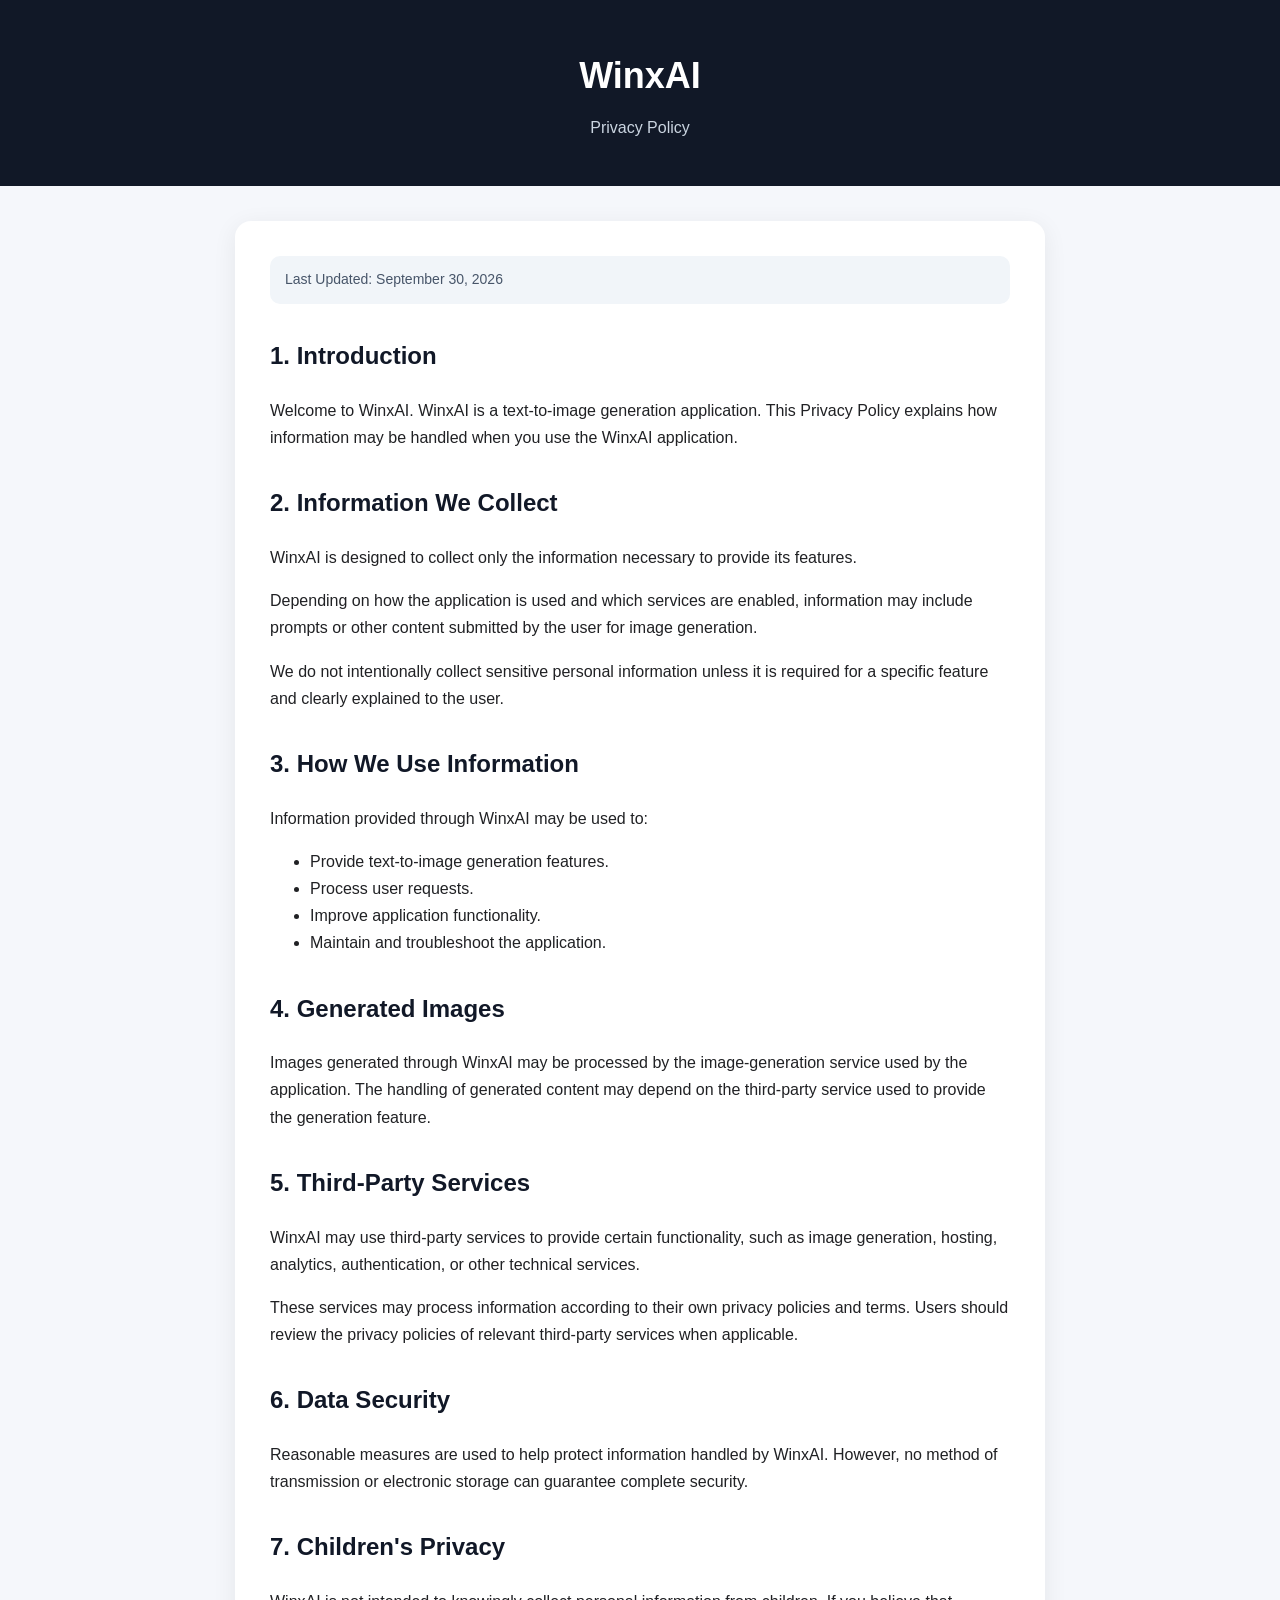
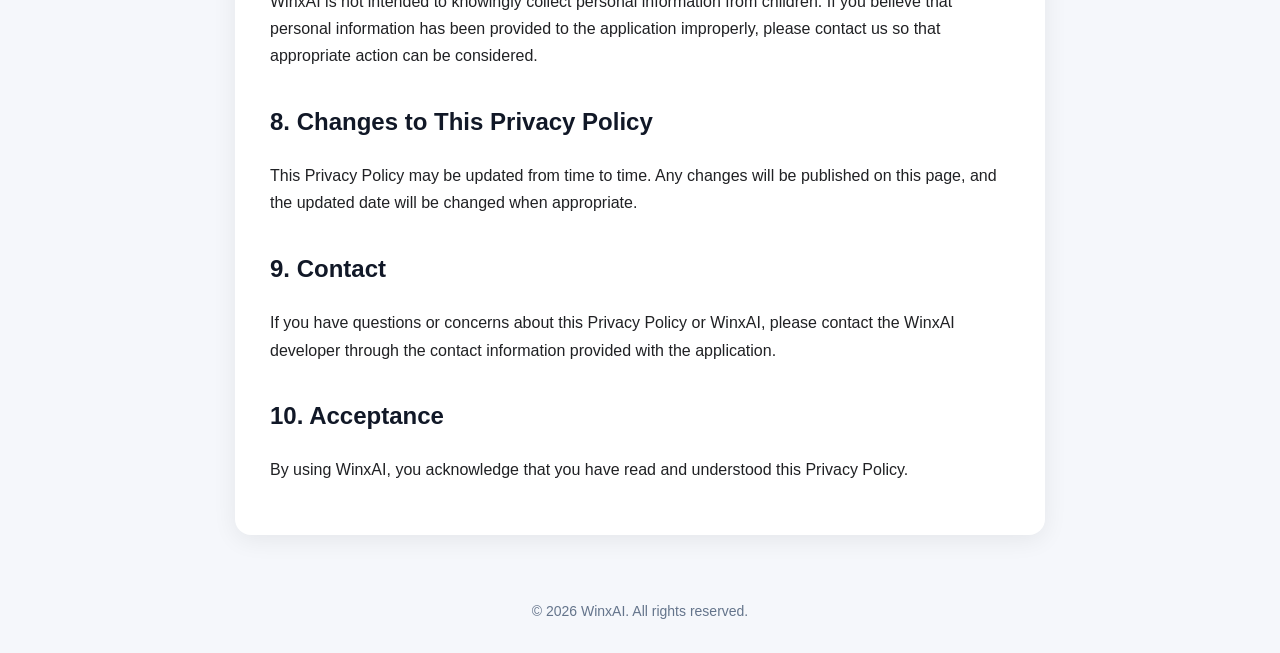
==== Index.html @ 10c0c9c5 "Add Privacy Policy page for WinxAI This HTML file contains the Privacy Policy for WinxAI, detailing " ====
<!DOCTYPE html>
<html lang="en">
<head>
  <meta charset="UTF-8">
  <meta name="viewport" content="width=device-width, initial-scale=1.0">

  <title>WinxAI — Privacy Policy</title>

  <style>
    * {
      box-sizing: border-box;
    }

    body {
      margin: 0;
      font-family: Arial, Helvetica, sans-serif;
      background: #f5f7fb;
      color: #202124;
      line-height: 1.7;
    }

    header {
      background: #111827;
      color: white;
      padding: 45px 20px;
      text-align: center;
    }

    header h1 {
      margin: 0 0 8px;
      font-size: 36px;
    }

    header p {
      margin: 0;
      color: #cbd5e1;
      font-size: 16px;
    }

    main {
      max-width: 850px;
      margin: 35px auto;
      padding: 0 20px;
    }

    .card {
      background: white;
      padding: 35px;
      border-radius: 16px;
      box-shadow: 0 5px 25px rgba(0, 0, 0, 0.07);
    }

    h2 {
      margin-top: 32px;
      color: #111827;
    }

    h2:first-child {
      margin-top: 0;
    }

    a {
      color: #2563eb;
      text-decoration: none;
    }

    a:hover {
      text-decoration: underline;
    }

    .updated {
      background: #f1f5f9;
      padding: 12px 15px;
      border-radius: 10px;
      margin-bottom: 25px;
      font-size: 14px;
      color: #475569;
    }

    footer {
      text-align: center;
      padding: 30px 20px;
      color: #64748b;
      font-size: 14px;
    }

    @media (max-width: 600px) {
      header {
        padding: 35px 15px;
      }

      header h1 {
        font-size: 30px;
      }

      .card {
        padding: 25px 20px;
      }
    }
  </style>
</head>

<body>

  <header>
    <h1>WinxAI</h1>
    <p>Privacy Policy</p>
  </header>

  <main>
    <div class="card">

      <div class="updated">
        Last Updated: September 30, 2026
      </div>

      <h2>1. Introduction</h2>
      <p>
        Welcome to WinxAI. WinxAI is a text-to-image generation application.
        This Privacy Policy explains how information may be handled when you
        use the WinxAI application.
      </p>

      <h2>2. Information We Collect</h2>
      <p>
        WinxAI is designed to collect only the information necessary to provide
        its features.
      </p>

      <p>
        Depending on how the application is used and which services are enabled,
        information may include prompts or other content submitted by the user
        for image generation.
      </p>

      <p>
        We do not intentionally collect sensitive personal information unless
        it is required for a specific feature and clearly explained to the user.
      </p>

      <h2>3. How We Use Information</h2>
      <p>
        Information provided through WinxAI may be used to:
      </p>

      <ul>
        <li>Provide text-to-image generation features.</li>
        <li>Process user requests.</li>
        <li>Improve application functionality.</li>
        <li>Maintain and troubleshoot the application.</li>
      </ul>

      <h2>4. Generated Images</h2>
      <p>
        Images generated through WinxAI may be processed by the image-generation
        service used by the application. The handling of generated content may
        depend on the third-party service used to provide the generation feature.
      </p>

      <h2>5. Third-Party Services</h2>
      <p>
        WinxAI may use third-party services to provide certain functionality,
        such as image generation, hosting, analytics, authentication, or other
        technical services.
      </p>

      <p>
        These services may process information according to their own privacy
        policies and terms. Users should review the privacy policies of relevant
        third-party services when applicable.
      </p>

      <h2>6. Data Security</h2>
      <p>
        Reasonable measures are used to help protect information handled by
        WinxAI. However, no method of transmission or electronic storage can
        guarantee complete security.
      </p>

      <h2>7. Children's Privacy</h2>
      <p>
        WinxAI is not intended to knowingly collect personal information from
        children. If you believe that personal information has been provided
        to the application improperly, please contact us so that appropriate
        action can be considered.
      </p>

      <h2>8. Changes to This Privacy Policy</h2>
      <p>
        This Privacy Policy may be updated from time to time. Any changes will
        be published on this page, and the updated date will be changed when
        appropriate.
      </p>

      <h2>9. Contact</h2>
      <p>
        If you have questions or concerns about this Privacy Policy or WinxAI,
        please contact the WinxAI developer through the contact information
        provided with the application.
      </p>

      <h2>10. Acceptance</h2>
      <p>
        By using WinxAI, you acknowledge that you have read and understood this
        Privacy Policy.
      </p>

    </div>
  </main>

  <footer>
    © 2026 WinxAI. All rights reserved.
  </footer>

</body>
</html>
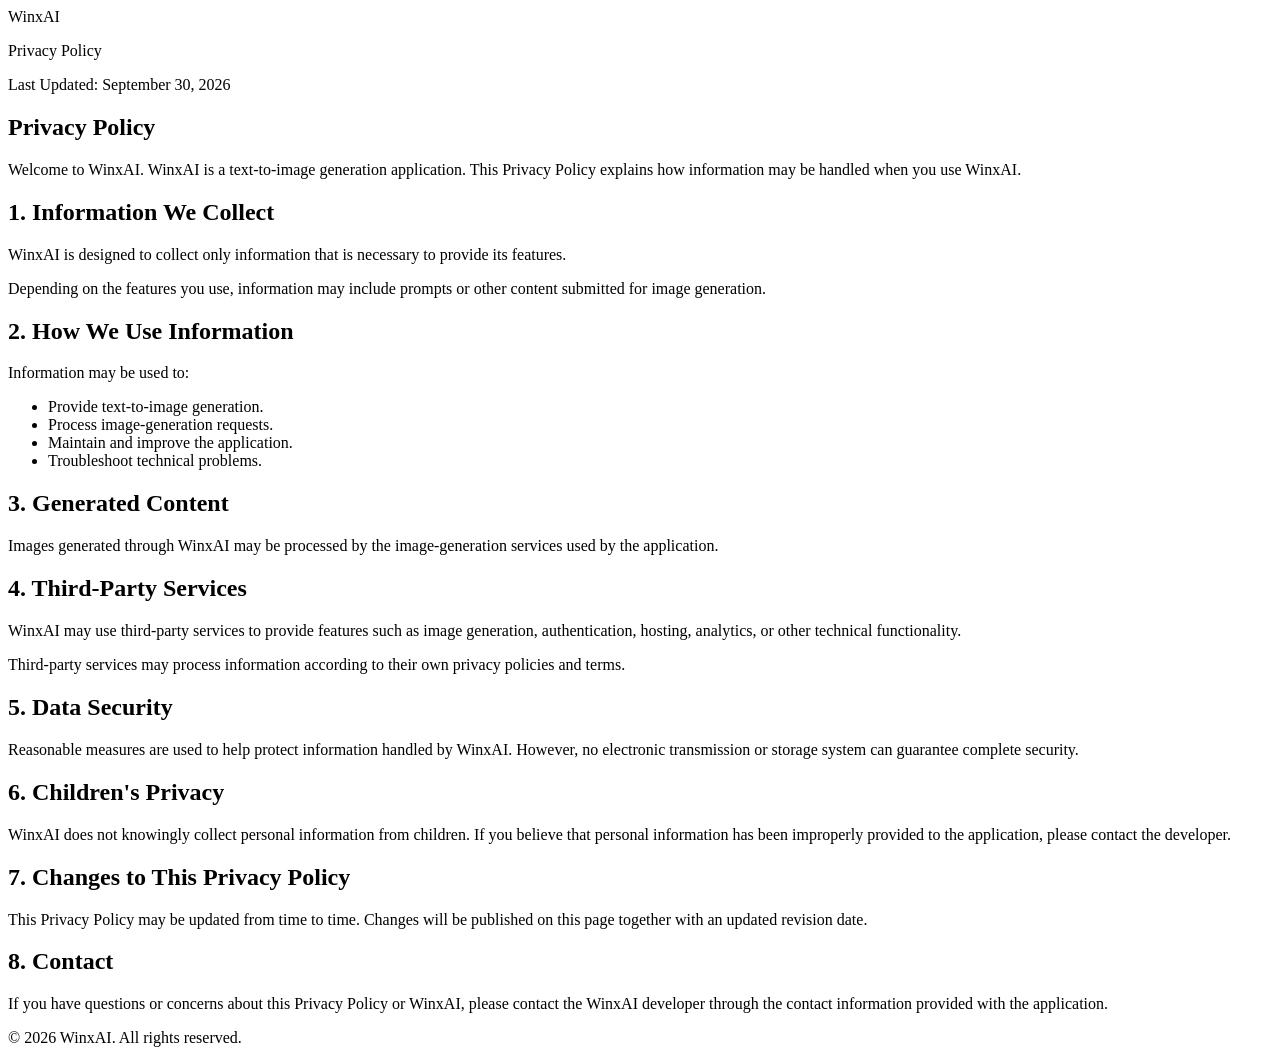
==== commit 5e4d1a31: "Update Index.html" ====
--- a/Index.html
+++ b/Index.html
@@ -1,216 +1,123 @@
 <!DOCTYPE html>
 <html lang="en">
 <head>
-  <meta charset="UTF-8">
-  <meta name="viewport" content="width=device-width, initial-scale=1.0">
+    <meta charset="UTF-8">
+    <meta name="viewport" content="width=device-width, initial-scale=1.0">
 
-  <title>WinxAI — Privacy Policy</title>
+    <title>WinxAI — Privacy Policy</title>
 
-  <style>
-    * {
-      box-sizing: border-box;
-    }
-
-    body {
-      margin: 0;
-      font-family: Arial, Helvetica, sans-serif;
-      background: #f5f7fb;
-      color: #202124;
-      line-height: 1.7;
-    }
-
-    header {
-      background: #111827;
-      color: white;
-      padding: 45px 20px;
-      text-align: center;
-    }
-
-    header h1 {
-      margin: 0 0 8px;
-      font-size: 36px;
-    }
-
-    header p {
-      margin: 0;
-      color: #cbd5e1;
-      font-size: 16px;
-    }
-
-    main {
-      max-width: 850px;
-      margin: 35px auto;
-      padding: 0 20px;
-    }
-
-    .card {
-      background: white;
-      padding: 35px;
-      border-radius: 16px;
-      box-shadow: 0 5px 25px rgba(0, 0, 0, 0.07);
-    }
-
-    h2 {
-      margin-top: 32px;
-      color: #111827;
-    }
-
-    h2:first-child {
-      margin-top: 0;
-    }
-
-    a {
-      color: #2563eb;
-      text-decoration: none;
-    }
-
-    a:hover {
-      text-decoration: underline;
-    }
-
-    .updated {
-      background: #f1f5f9;
-      padding: 12px 15px;
-      border-radius: 10px;
-      margin-bottom: 25px;
-      font-size: 14px;
-      color: #475569;
-    }
-
-    footer {
-      text-align: center;
-      padding: 30px 20px;
-      color: #64748b;
-      font-size: 14px;
-    }
-
-    @media (max-width: 600px) {
-      header {
-        padding: 35px 15px;
-      }
-
-      header h1 {
-        font-size: 30px;
-      }
-
-      .card {
-        padding: 25px 20px;
-      }
-    }
-  </style>
+    <link rel="stylesheet" href="style.css">
 </head>
 
 <body>
 
-  <header>
-    <h1>WinxAI</h1>
-    <p>Privacy Policy</p>
-  </header>
+    <header class="hero">
+        <div class="container">
+            <div class="logo">WinxAI</div>
+            <p>Privacy Policy</p>
+        </div>
+    </header>
 
-  <main>
-    <div class="card">
+    <main class="container">
 
-      <div class="updated">
-        Last Updated: September 30, 2026
-      </div>
+        <section class="card">
+            <div class="date">
+                Last Updated: September 30, 2026
+            </div>
 
-      <h2>1. Introduction</h2>
-      <p>
-        Welcome to WinxAI. WinxAI is a text-to-image generation application.
-        This Privacy Policy explains how information may be handled when you
-        use the WinxAI application.
-      </p>
+            <h1>Privacy Policy</h1>
 
-      <h2>2. Information We Collect</h2>
-      <p>
-        WinxAI is designed to collect only the information necessary to provide
-        its features.
-      </p>
+            <p>
+                Welcome to WinxAI. WinxAI is a text-to-image generation
+                application. This Privacy Policy explains how information
+                may be handled when you use WinxAI.
+            </p>
 
-      <p>
-        Depending on how the application is used and which services are enabled,
-        information may include prompts or other content submitted by the user
-        for image generation.
-      </p>
+            <h2>1. Information We Collect</h2>
 
-      <p>
-        We do not intentionally collect sensitive personal information unless
-        it is required for a specific feature and clearly explained to the user.
-      </p>
+            <p>
+                WinxAI is designed to collect only information that is
+                necessary to provide its features.
+            </p>
 
-      <h2>3. How We Use Information</h2>
-      <p>
-        Information provided through WinxAI may be used to:
-      </p>
+            <p>
+                Depending on the features you use, information may include
+                prompts or other content submitted for image generation.
+            </p>
 
-      <ul>
-        <li>Provide text-to-image generation features.</li>
-        <li>Process user requests.</li>
-        <li>Improve application functionality.</li>
-        <li>Maintain and troubleshoot the application.</li>
-      </ul>
+            <h2>2. How We Use Information</h2>
 
-      <h2>4. Generated Images</h2>
-      <p>
-        Images generated through WinxAI may be processed by the image-generation
-        service used by the application. The handling of generated content may
-        depend on the third-party service used to provide the generation feature.
-      </p>
+            <p>Information may be used to:</p>
 
-      <h2>5. Third-Party Services</h2>
-      <p>
-        WinxAI may use third-party services to provide certain functionality,
-        such as image generation, hosting, analytics, authentication, or other
-        technical services.
-      </p>
+            <ul>
+                <li>Provide text-to-image generation.</li>
+                <li>Process image-generation requests.</li>
+                <li>Maintain and improve the application.</li>
+                <li>Troubleshoot technical problems.</li>
+            </ul>
 
-      <p>
-        These services may process information according to their own privacy
-        policies and terms. Users should review the privacy policies of relevant
-        third-party services when applicable.
-      </p>
+            <h2>3. Generated Content</h2>
 
-      <h2>6. Data Security</h2>
-      <p>
-        Reasonable measures are used to help protect information handled by
-        WinxAI. However, no method of transmission or electronic storage can
-        guarantee complete security.
-      </p>
+            <p>
+                Images generated through WinxAI may be processed by the
+                image-generation services used by the application.
+            </p>
 
-      <h2>7. Children's Privacy</h2>
-      <p>
-        WinxAI is not intended to knowingly collect personal information from
-        children. If you believe that personal information has been provided
-        to the application improperly, please contact us so that appropriate
-        action can be considered.
-      </p>
+            <h2>4. Third-Party Services</h2>
 
-      <h2>8. Changes to This Privacy Policy</h2>
-      <p>
-        This Privacy Policy may be updated from time to time. Any changes will
-        be published on this page, and the updated date will be changed when
-        appropriate.
-      </p>
+            <p>
+                WinxAI may use third-party services to provide features such
+                as image generation, authentication, hosting, analytics,
+                or other technical functionality.
+            </p>
 
-      <h2>9. Contact</h2>
-      <p>
-        If you have questions or concerns about this Privacy Policy or WinxAI,
-        please contact the WinxAI developer through the contact information
-        provided with the application.
-      </p>
+            <p>
+                Third-party services may process information according to
+                their own privacy policies and terms.
+            </p>
 
-      <h2>10. Acceptance</h2>
-      <p>
-        By using WinxAI, you acknowledge that you have read and understood this
-        Privacy Policy.
-      </p>
+            <h2>5. Data Security</h2>
 
-    </div>
-  </main>
+            <p>
+                Reasonable measures are used to help protect information
+                handled by WinxAI. However, no electronic transmission or
+                storage system can guarantee complete security.
+            </p>
 
-  <footer>
-    © 2026 WinxAI. All rights reserved.
-  </footer>
+            <h2>6. Children's Privacy</h2>
+
+            <p>
+                WinxAI does not knowingly collect personal information from
+                children. If you believe that personal information has been
+                improperly provided to the application, please contact the
+                developer.
+            </p>
+
+            <h2>7. Changes to This Privacy Policy</h2>
+
+            <p>
+                This Privacy Policy may be updated from time to time.
+                Changes will be published on this page together with an
+                updated revision date.
+            </p>
+
+            <h2>8. Contact</h2>
+
+            <p>
+                If you have questions or concerns about this Privacy Policy
+                or WinxAI, please contact the WinxAI developer through the
+                contact information provided with the application.
+            </p>
+
+        </section>
+
+    </main>
+
+    <footer>
+        <div class="container">
+            © 2026 WinxAI. All rights reserved.
+        </div>
+    </footer>
 
 </body>
 </html>
